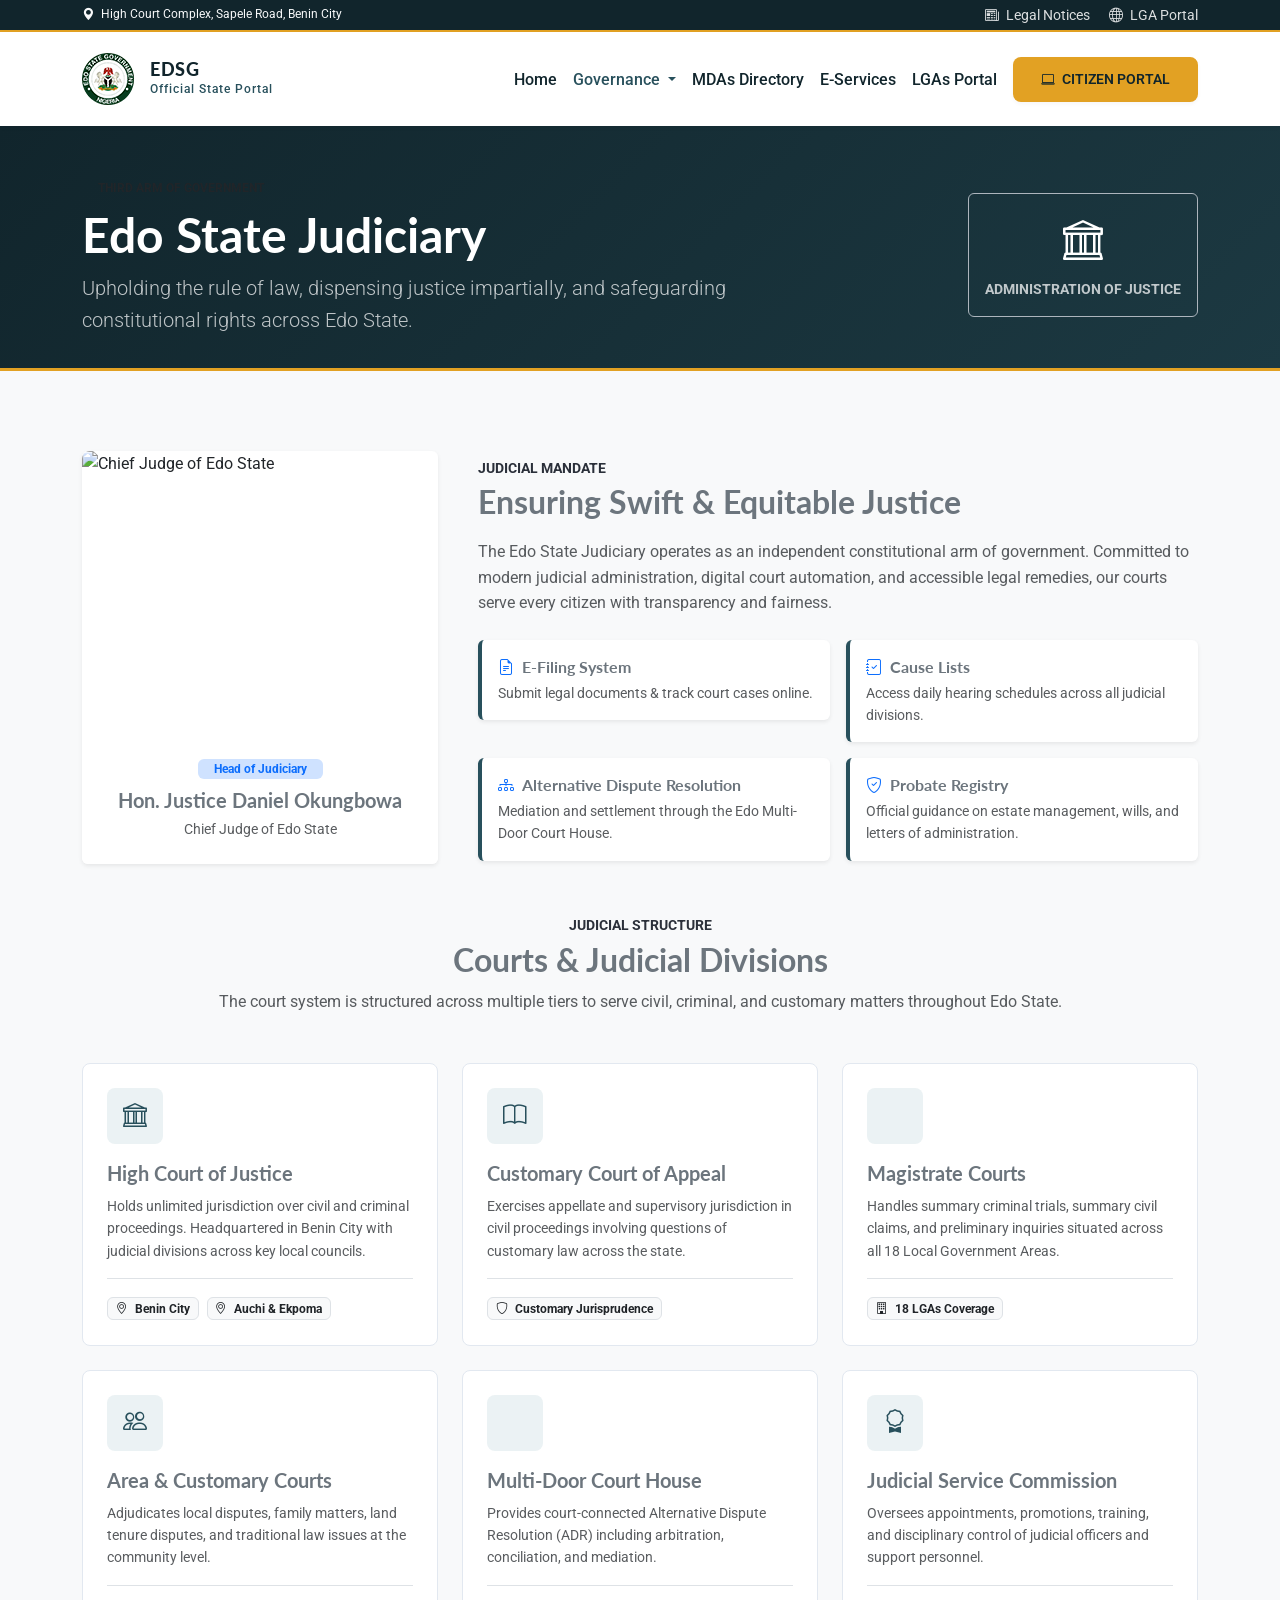
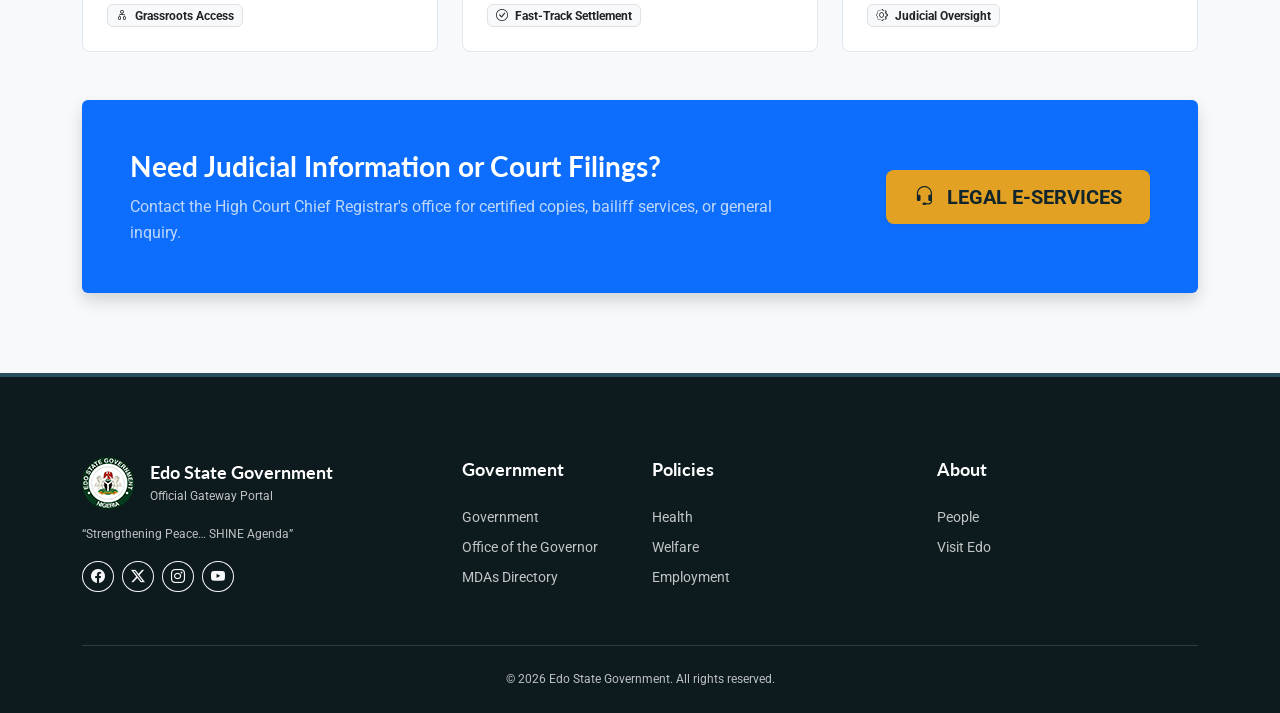
==== goverance/judiciary.html @ 2f70edcc "Add files via upload" ====
<!DOCTYPE html>
<html lang="en">
<head>
  <meta charset="UTF-8">
  <meta name="viewport" content="width=device-width, initial-scale=1.0">
  <title>The Judiciary | Edo State Government</title>
  
  <!-- Bootstrap 5 CSS -->
  <link href="https://cdn.jsdelivr.net/npm/bootstrap@5.3.2/dist/css/bootstrap.min.css" rel="stylesheet">
  <!-- Bootstrap Icons -->
  <link href="https://cdn.jsdelivr.net/npm/bootstrap-icons@1.11.3/font/bootstrap-icons.min.css" rel="stylesheet">
  
  <!-- Custom Design System & Overrides -->
  <link rel="stylesheet" href="../assets/css/variables.css">
  <link rel="stylesheet" href="../assets/css/custom.css">

  <style>
    /* Judiciary Specific Component Styles */
    .hero-page-banner {
      background: linear-gradient(135deg, var(--color-secondary) 0%, var(--color-primary-dark) 100%);
      color: var(--color-text-light);
      padding: var(--space-6) 0 var(--space-5);
      border-bottom: 3px solid var(--color-accent);
    }

    .judiciary-card {
      border: 1px solid var(--color-border);
      border-radius: var(--radius-md);
      background-color: var(--color-surface);
      transition: all var(--transition-smooth);
      height: 100%;
    }

    .judiciary-card:hover {
      transform: translateY(-5px);
      box-shadow: var(--shadow-hover);
      border-color: var(--color-primary-light);
    }

    .court-icon-box {
      width: 56px;
      height: 56px;
      border-radius: var(--radius-md);
      background-color: var(--color-primary-subtle);
      color: var(--color-primary);
      display: flex;
      align-items: center;
      justify-content: center;
      font-size: 1.5rem;
    }

    .official-avatar {
      width: 100%;
      height: 280px;
      object-fit: cover;
      border-radius: var(--radius-md) var(--radius-md) 0 0;
    }

    .quick-link-card {
      border-left: 4px solid var(--color-primary);
      background-color: var(--color-surface);
      transition: all var(--transition-fast);
    }

    .quick-link-card:hover {
      border-left-color: var(--color-accent);
      background-color: var(--color-primary-subtle);
    }
  </style>
</head>
<body>

  <!-- Top Navigation Bar -->
  <div class="topbar py-1">
    <div class="container d-flex justify-content-between align-items-center">
      <small><i class="bi bi-geo-alt-fill me-1 text-accent"></i> High Court Complex, Sapele Road, Benin City</small>
      <div class="topbar-links">
        <a href="../pages/news.html" class="me-3"><i class="bi bi-newspaper me-1"></i> Legal Notices</a>
        <a href="../lgas.html"><i class="bi bi-globe me-1"></i> LGA Portal</a>
      </div>
    </div>
  </div>

  <!-- Primary Header & Navbar -->
  <nav class="navbar navbar-expand-lg navbar-custom sticky-top">
    <div class="container">
      <!-- Brand Crest & Title -->
      <a class="navbar-brand d-flex align-items-center" href="../index.html">
        <img src="../assets/images/brand/edo-coat-of-arms.png" alt="Edo State Crest" class="brand-crest me-3" onerror="this.src='https://placehold.co/52x52/28505C/FFFFFF?text=EDO'">
        <div>
          <div class="brand-text-title">EDSG</div>
          <div class="brand-text-subtitle">Official State Portal</div>
        </div>
      </a>

      <!-- Mobile Toggler -->
      <button class="navbar-toggler" type="button" data-bs-toggle="collapse" data-bs-target="#mainNav" aria-controls="mainNav" aria-expanded="false" aria-label="Toggle navigation">
        <span class="navbar-toggler-icon"></span>
      </button>

      <!-- Navigation Menu -->
      <div class="collapse navbar-collapse" id="mainNav">
        <ul class="navbar-nav ms-auto mb-2 mb-lg-0 align-items-lg-center">
        
          <!-- 1. Home -->
          <li class="nav-item">
            <a class="nav-link" href="../index.html">Home</a>
          </li>

          <!-- 2. Governance Dropdown -->
          <li class="nav-item dropdown">
            <a class="nav-link dropdown-toggle active" href="#" id="governanceDropdown" role="button" data-bs-toggle="dropdown" aria-expanded="false">
              Governance
            </a>
            <ul class="dropdown-menu shadow border-0" aria-labelledby="governanceDropdown">
              <li><a class="dropdown-item" href="executive-cabinet.html"><i class="bi bi-person-badge me-2 text-accent"></i> Executive Leadership</a></li>
              <li><a class="dropdown-item" href="legislature.html"><i class="bi bi-bank me-2 text-accent"></i> House of Assembly</a></li>
              <li><a class="dropdown-item active" href="judiciary.html"><i class="bi bi-shield-shaded me-2 text-accent"></i> Judiciary</a></li>
            </ul>
          </li>

          <!-- 3. MDAs Directory -->
          <li class="nav-item">
            <a class="nav-link" href="../mdas.html">MDAs Directory</a>
          </li>

          <!-- 4. E-Services -->
          <li class="nav-item">
            <a class="nav-link" href="../e-services.html">E-Services</a>
          </li>

          <!-- 5. LGAs Portal -->
          <li class="nav-item">
            <a class="nav-link" href="../lgas.html">LGAs Portal</a>
          </li>

          <!-- Citizen Portal CTA Button -->
          <li class="nav-item ms-lg-2">
            <a href="../e-services.html" class="btn btn-accent btn-sm text-uppercase fw-semibold"><i class="bi bi-laptop me-1"></i> Citizen Portal</a>
          </li>

        </ul>
      </div>
    </div>
  </nav>

  <!-- Hero Banner -->
  <header class="hero-page-banner">
    <div class="container">
      <div class="row align-items-center gy-3">
        <div class="col-lg-8">
          <span class="badge bg-accent text-dark mb-2 px-3 py-1 text-uppercase fw-bold">Third Arm of Government</span>
          <h1 class="text-white fw-bold display-5 mb-2">Edo State Judiciary</h1>
          <p class="text-light opacity-75 lead mb-0">
            Upholding the rule of law, dispensing justice impartially, and safeguarding constitutional rights across Edo State.
          </p>
        </div>
        <div class="col-lg-4 text-lg-end">
          <div class="d-inline-block text-center p-3 rounded bg-dark-card border border-dark-subtle text-white">
            <i class="bi bi-bank fs-1 text-accent d-block mb-1"></i>
            <div class="small text-uppercase fw-bold text-light opacity-75">Administration of Justice</div>
          </div>
        </div>
      </div>
    </div>
  </header>

  <!-- Main Content Area -->
  <main class="section-padding bg-alt-section">
    <div class="container">

      <!-- Chief Judge & Leadership Section -->
      <section class="mb-5">
        <div class="row align-items-center g-4">
          <div class="col-lg-4">
            <div class="card border-0 shadow-sm overflow-hidden">
              <img src="https://placehold.co/400x480/28505C/FFFFFF?text=Hon.+Chief+Judge" alt="Chief Judge of Edo State" class="official-avatar">
              <div class="card-body p-4 text-center bg-white">
                <span class="badge bg-primary-subtle text-primary mb-2 px-3 py-1 fw-bold">Head of Judiciary</span>
                <h3 class="h5 fw-bold text-secondary mb-1">Hon. Justice Daniel Okungbowa</h3>
                <p class="small text-muted mb-0">Chief Judge of Edo State</p>
              </div>
            </div>
          </div>
          
          <div class="col-lg-8">
            <div class="ps-lg-3">
              <span class="text-uppercase fw-bold text-accent tracking-wider small">Judicial Mandate</span>
              <h2 class="fw-bold text-secondary mb-3">Ensuring Swift & Equitable Justice</h2>
              <p class="text-muted leading-relaxed mb-4">
                The Edo State Judiciary operates as an independent constitutional arm of government. Committed to modern judicial administration, digital court automation, and accessible legal remedies, our courts serve every citizen with transparency and fairness.
              </p>

              <!-- Quick Links / Key Pillars -->
              <div class="row g-3">
                <div class="col-sm-6">
                  <div class="p-3 shadow-sm rounded quick-link-card">
                    <h4 class="h6 fw-bold text-secondary mb-1"><i class="bi bi-file-earmark-text me-2 text-primary"></i>E-Filing System</h4>
                    <p class="small text-muted mb-0">Submit legal documents & track court cases online.</p>
                  </div>
                </div>
                <div class="col-sm-6">
                  <div class="p-3 shadow-sm rounded quick-link-card">
                    <h4 class="h6 fw-bold text-secondary mb-1"><i class="bi bi-journal-check me-2 text-primary"></i>Cause Lists</h4>
                    <p class="small text-muted mb-0">Access daily hearing schedules across all judicial divisions.</p>
                  </div>
                </div>
                <div class="col-sm-6">
                  <div class="p-3 shadow-sm rounded quick-link-card">
                    <h4 class="h6 fw-bold text-secondary mb-1"><i class="bi bi-diagram-3 me-2 text-primary"></i>Alternative Dispute Resolution</h4>
                    <p class="small text-muted mb-0">Mediation and settlement through the Edo Multi-Door Court House.</p>
                  </div>
                </div>
                <div class="col-sm-6">
                  <div class="p-3 shadow-sm rounded quick-link-card">
                    <h4 class="h6 fw-bold text-secondary mb-1"><i class="bi bi-shield-check me-2 text-primary"></i>Probate Registry</h4>
                    <p class="small text-muted mb-0">Official guidance on estate management, wills, and letters of administration.</p>
                  </div>
                </div>
              </div>

            </div>
          </div>
        </div>
      </section>

      <!-- Court Divisions & Organs -->
      <section class="mt-5">
        <div class="text-center max-w-3xl mx-auto mb-5">
          <span class="text-uppercase fw-bold text-accent tracking-wider small">Judicial Structure</span>
          <h2 class="fw-bold text-secondary">Courts & Judicial Divisions</h2>
          <p class="text-muted">The court system is structured across multiple tiers to serve civil, criminal, and customary matters throughout Edo State.</p>
        </div>

        <div class="row g-4">
          <!-- High Court -->
          <div class="col-md-6 col-lg-4">
            <div class="judiciary-card p-4 d-flex flex-column">
              <div class="court-icon-box mb-3">
                <i class="bi bi-bank"></i>
              </div>
              <h3 class="h5 fw-bold text-secondary">High Court of Justice</h3>
              <p class="small text-muted flex-grow-1">
                Holds unlimited jurisdiction over civil and criminal proceedings. Headquartered in Benin City with judicial divisions across key local councils.
              </p>
              <div class="pt-3 border-top mt-auto">
                <span class="badge bg-light text-dark border me-1"><i class="bi bi-geo-alt me-1"></i> Benin City</span>
                <span class="badge bg-light text-dark border"><i class="bi bi-geo-alt me-1"></i> Auchi & Ekpoma</span>
              </div>
            </div>
          </div>

          <!-- Customary Court of Appeal -->
          <div class="col-md-6 col-lg-4">
            <div class="judiciary-card p-4 d-flex flex-column">
              <div class="court-icon-box mb-3">
                <i class="bi bi-book"></i>
              </div>
              <h3 class="h5 fw-bold text-secondary">Customary Court of Appeal</h3>
              <p class="small text-muted flex-grow-1">
                Exercises appellate and supervisory jurisdiction in civil proceedings involving questions of customary law across the state.
              </p>
              <div class="pt-3 border-top mt-auto">
                <span class="badge bg-light text-dark border"><i class="bi bi-shield me-1"></i> Customary Jurisprudence</span>
              </div>
            </div>
          </div>

          <!-- Magistrate Courts -->
          <div class="col-md-6 col-lg-4">
            <div class="judiciary-card p-4 d-flex flex-column">
              <div class="court-icon-box mb-3">
                <i class="bi bi-balance"></i>
              </div>
              <h3 class="h5 fw-bold text-secondary">Magistrate Courts</h3>
              <p class="small text-muted flex-grow-1">
                Handles summary criminal trials, summary civil claims, and preliminary inquiries situated across all 18 Local Government Areas.
              </p>
              <div class="pt-3 border-top mt-auto">
                <span class="badge bg-light text-dark border"><i class="bi bi-building me-1"></i> 18 LGAs Coverage</span>
              </div>
            </div>
          </div>

          <!-- Customary Courts -->
          <div class="col-md-6 col-lg-4">
            <div class="judiciary-card p-4 d-flex flex-column">
              <div class="court-icon-box mb-3">
                <i class="bi bi-people"></i>
              </div>
              <h3 class="h5 fw-bold text-secondary">Area & Customary Courts</h3>
              <p class="small text-muted flex-grow-1">
                Adjudicates local disputes, family matters, land tenure disputes, and traditional law issues at the community level.
              </p>
              <div class="pt-3 border-top mt-auto">
                <span class="badge bg-light text-dark border"><i class="bi bi-diagram-2 me-1"></i> Grassroots Access</span>
              </div>
            </div>
          </div>

          <!-- Edo Multi-Door Court House -->
          <div class="col-md-6 col-lg-4">
            <div class="judiciary-card p-4 d-flex flex-column">
              <div class="court-icon-box mb-3">
                <i class="bi bi-handshake"></i>
              </div>
              <h3 class="h5 fw-bold text-secondary">Multi-Door Court House</h3>
              <p class="small text-muted flex-grow-1">
                Provides court-connected Alternative Dispute Resolution (ADR) including arbitration, conciliation, and mediation.
              </p>
              <div class="pt-3 border-top mt-auto">
                <span class="badge bg-light text-dark border"><i class="bi bi-check-circle me-1"></i> Fast-Track Settlement</span>
              </div>
            </div>
          </div>

          <!-- Judicial Service Commission -->
          <div class="col-md-6 col-lg-4">
            <div class="judiciary-card p-4 d-flex flex-column">
              <div class="court-icon-box mb-3">
                <i class="bi bi-award"></i>
              </div>
              <h3 class="h5 fw-bold text-secondary">Judicial Service Commission</h3>
              <p class="small text-muted flex-grow-1">
                Oversees appointments, promotions, training, and disciplinary control of judicial officers and support personnel.
              </p>
              <div class="pt-3 border-top mt-auto">
                <span class="badge bg-light text-dark border"><i class="bi bi-gear me-1"></i> Judicial Oversight</span>
              </div>
            </div>
          </div>

        </div>
      </section>

      <!-- Legal Help & Registry Contact -->
      <section class="mt-5">
        <div class="card bg-primary text-white border-0 shadow rounded-lg p-4 p-md-5">
          <div class="row align-items-center g-4">
            <div class="col-lg-8">
              <h3 class="fw-bold mb-2 text-white">Need Judicial Information or Court Filings?</h3>
              <p class="text-light opacity-75 mb-0">
                Contact the High Court Chief Registrar's office for certified copies, bailiff services, or general inquiry.
              </p>
            </div>
            <div class="col-lg-4 text-lg-end">
              <a href="../e-services.html" class="btn btn-accent btn-lg fw-bold text-uppercase">
                <i class="bi bi-headset me-2"></i> Legal E-Services
              </a>
            </div>
          </div>
        </div>
      </section>

    </div>
  </main>

  <!-- Footer Section -->
  <footer class="site-footer">
    <div class="container">
      <div class="row g-4">
        <!-- Column 1: Logo & Motto -->
        <div class="col-lg-4 col-md-6">
          <div class="d-flex align-items-center mb-3">
            <img src="../assets/images/brand/edo-coat-of-arms.png" alt="Edo State Seal" class="brand-crest me-3" onerror="this.src='https://placehold.co/52x52/28505C/FFFFFF?text=EDO'">
            <div>
              <h5 class="mb-0 text-white fw-bold">Edo State Government</h5>
              <small class="text-accent">Official Gateway Portal</small>
            </div>
          </div>
          <p class="text-light opacity-75 small mb-3">
            “Strengthening Peace… SHINE Agenda”
          </p>
          <div class="social-links d-flex gap-2">
            <a href="#" class="btn btn-sm btn-outline-light rounded-circle"><i class="bi bi-facebook"></i></a>
            <a href="#" class="btn btn-sm btn-outline-light rounded-circle"><i class="bi bi-twitter-x"></i></a>
            <a href="#" class="btn btn-sm btn-outline-light rounded-circle"><i class="bi bi-instagram"></i></a>
            <a href="#" class="btn btn-sm btn-outline-light rounded-circle"><i class="bi bi-youtube"></i></a>
          </div>
        </div>

        <!-- Column 2: Government -->
        <div class="col-lg-2 col-md-6">
          <h5 class="text-white">Government</h5>
          <ul class="footer-links">
            <li><a href="../index.html">Government</a></li>
            <li><a href="executive-cabinet.html">Office of the Governor</a></li>
            <li><a href="../mdas.html">MDAs Directory</a></li>
          </ul>
        </div>

        <!-- Column 3: Policies -->
        <div class="col-lg-3 col-md-6">
          <h5 class="text-white">Policies</h5>
          <ul class="footer-links">
            <li><a href="../e-services.html">Health</a></li>
            <li><a href="../e-services.html">Welfare</a></li>
            <li><a href="../e-services.html">Employment</a></li>
          </ul>
        </div>

        <!-- Column 4: About -->
        <div class="col-lg-3 col-md-6">
          <h5 class="text-white">About</h5>
          <ul class="footer-links">
            <li><a href="../lgas.html">People</a></li>
            <li><a href="../pages/visit-edo.html">Visit Edo</a></li>
          </ul>
        </div>
      </div>

      <!-- Copyright -->
      <div class="footer-bottom text-center">
        <p class="small mb-0 text-light opacity-75">
          &copy; 2026 Edo State Government. All rights reserved.
        </p>
      </div>
    </div>
  </footer>

  <!-- Bootstrap 5 JS Bundle -->
  <script src="https://cdn.jsdelivr.net/npm/bootstrap@5.3.2/dist/js/bootstrap.bundle.min.js"></script>
</body>
</html>
---- assets/css/variables.css ----
/* ==========================================================================
   EDO STATE GOVERNMENT PORTAL - DESIGN SYSTEM & VARIABLES
   Font Families: Lato (Headings), Roboto (Body)
   Primary Color: #28505C (Slate Teal)
   ========================================================================== */

/* Google Fonts Import */
@import url('https://fonts.googleapis.com/css2?family=Lato:wght@700;900&family=Roboto:wght@400;500;700&display=swap');

:root {
  /* ------------------------------------------------------------------------
     1. TYPOGRAPHY SYSTEM
     ------------------------------------------------------------------------ */
  --font-heading: 'Lato', system-ui, -apple-system, BlinkMacSystemFont, "Segoe UI", Roboto, sans-serif;
  --font-body: 'Roboto', system-ui, -apple-system, BlinkMacSystemFont, "Segoe UI", sans-serif;

  /* Font Weights */
  --fw-regular: 400;
  --fw-medium: 500;
  --fw-bold: 700;
  --fw-black: 900;

  /* Font Size Scale (rem-based) */
  --fs-xs: 0.75rem;     /* 12px */
  --fs-sm: 0.875rem;    /* 14px */
  --fs-base: 1rem;      /* 16px Base */
  --fs-md: 1.125rem;    /* 18px */
  --fs-lg: 1.25rem;     /* 20px */
  --fs-xl: 1.75rem;     /* 28px */
  --fs-xxl: 2.25rem;    /* 36px */
  --fs-hero: 3.25rem;   /* 52px Hero Headlines */

  /* Line Heights */
  --lh-tight: 1.2;
  --lh-snug: 1.35;
  --lh-normal: 1.6;

  /* ------------------------------------------------------------------------
     2. COLOR PALETTE
     ------------------------------------------------------------------------ */
  /* Brand Core Colors */
  --color-primary: #28505C;         /* Primary Slate Teal */
  --color-primary-dark: #1C3942;    /* Dark Teal (Hover/Active) */
  --color-primary-light: #3A6D7C;   /* Light Slate Variant */
  --color-primary-subtle: #EBF2F4;  /* Very Light Background Tint */

  --color-secondary: #11252C;       /* Deep Neutral / Header Dark */
  
  --color-accent: #E2A123;          /* Warm Amber Gold (High Contrast) */
  --color-accent-hover: #C78B1A;    /* Darker Gold Hover */
  --color-accent-light: #F9F871;    /* Pale Yellow Highlight */

  /* Neutral Backgrounds & Surface Colors */
  --color-bg-main: #FFFFFF;
  --color-bg-alt: #F8F9FA;          /* Section Alternate Background */
  --color-bg-dark: #0D1A1E;         /* Footer & Dark Sections */
  --color-surface: #FFFFFF;

  /* Text & Border Colors */
  --color-text-main: #2B303A;
  --color-text-muted: #6C757D;
  --color-text-light: #F8F9FA;
  --color-border: #E2E8F0;
  --color-border-dark: #2A3E45;

  /* ------------------------------------------------------------------------
     3. SPACING SYSTEM (rem-based 8px grid)
     ------------------------------------------------------------------------ */
  --space-1: 0.25rem;   /* 4px */
  --space-2: 0.5rem;    /* 8px */
  --space-3: 1rem;      /* 16px */
  --space-4: 1.5rem;    /* 24px */
  --space-5: 2rem;      /* 32px */
  --space-6: 3rem;      /* 48px */
  --space-7: 5rem;      /* 80px Section Padding */

  /* ------------------------------------------------------------------------
     4. COMPONENT SHADOWS & BORDER RADIUS
     ------------------------------------------------------------------------ */
  --radius-sm: 4px;
  --radius-md: 8px;
  --radius-lg: 16px;
  --radius-pill: 50px;

  --shadow-sm: 0 2px 4px rgba(17, 37, 44, 0.04);
  --shadow-md: 0 4px 12px rgba(17, 37, 44, 0.08);
  --shadow-lg: 0 12px 32px rgba(17, 37, 44, 0.12);
  --shadow-hover: 0 16px 40px rgba(40, 80, 92, 0.18);

  /* Transitions */
  --transition-fast: 0.15s ease;
  --transition-normal: 0.25s ease;
  --transition-smooth: 0.4s cubic-bezier(0.16, 1, 0.3, 1);
}
---- assets/css/custom.css ----
/* ==========================================================================
   EDO STATE GOVERNMENT PORTAL - CUSTOM STYLES & OVERRIDES
   Integrates Bootstrap 5 with variables.css
   ========================================================================== */

/* --------------------------------------------------------------------------
   1. GLOBAL & TYPOGRAPHY RESET
   -------------------------------------------------------------------------- */
body {
  font-family: var(--font-body);
  font-size: var(--fs-base);
  font-weight: var(--fw-regular);
  color: var(--color-text-main);
  background-color: var(--color-bg-main);
  line-height: var(--lh-normal);
  -webkit-font-smoothing: antialiased;
}

h1, h2, h3, h4, h5, h6,
.h1, .h2, .h3, .h4, .h5, .h6 {
  font-family: var(--font-heading);
  font-weight: var(--fw-bold);
  color: var(--color-secondary);
  line-height: var(--lh-snug);
}

a {
  color: var(--color-primary);
  text-decoration: none;
  transition: color var(--transition-fast);
}

a:hover {
  color: var(--color-primary-dark);
}

/* --------------------------------------------------------------------------
   2. TOPBAR & NAVIGATION
   -------------------------------------------------------------------------- */
.topbar {
  background-color: var(--color-secondary);
  color: var(--color-text-light);
  font-size: var(--fs-sm);
  border-bottom: 2px solid var(--color-accent);
}

.topbar a {
  color: rgba(255, 255, 255, 0.85);
}

.topbar a:hover {
  color: var(--color-accent);
}

.navbar-custom {
  background-color: var(--color-surface);
  box-shadow: var(--shadow-sm);
  padding-top: var(--space-3);
  padding-bottom: var(--space-3);
  transition: all var(--transition-normal);
}

.brand-crest {
  height: 52px;
  width: auto;
}

.brand-text-title {
  font-family: var(--font-heading);
  font-size: var(--fs-md);
  font-weight: var(--fw-black);
  color: var(--color-secondary);
  line-height: 1.1;
  text-transform: uppercase;
  letter-spacing: 0.5px;
}

.brand-text-subtitle {
  font-size: var(--fs-xs);
  color: var(--color-primary);
  font-weight: var(--fw-medium);
  letter-spacing: 1px;
}

.navbar-custom .nav-link {
  font-family: var(--font-body);
  font-weight: var(--fw-medium);
  font-size: var(--fs-base);
  color: var(--color-secondary);
  /* padding: 0.5rem 1rem !important;  */
  border-radius: var(--radius-sm);
  transition: all var(--transition-fast);
}

.navbar-custom .nav-link:hover,
.navbar-custom .nav-link.active {
  color: var(--color-primary);
  /* background-color: var(--color-primary-subtle); */
}

/* --------------------------------------------------------------------------
   3. HERO SECTION
   -------------------------------------------------------------------------- */
.hero-section {
  position: relative;
  background: linear-gradient(135deg, var(--color-secondary) 0%, var(--color-primary-dark) 100%);
  color: var(--color-text-light);
  padding: var(--space-7) 0;
  overflow: hidden;
}

.hero-section::before {
  content: '';
  position: absolute;
  top: 0;
  right: 0;
  bottom: 0;
  left: 0;
  background: radial-gradient(circle at 80% 20%, rgba(226, 161, 35, 0.15) 0%, transparent 50%);
  pointer-events: none;
}

.hero-title {
  font-size: clamp(2.25rem, 4vw, var(--fs-hero));
  font-weight: var(--fw-black);
  color: #FFFFFF;
  line-height: var(--lh-tight);
  margin-bottom: var(--space-3);
}

.hero-lead {
  font-size: var(--fs-md);
  color: rgba(255, 255, 255, 0.9);
  max-width: 640px;
  margin-bottom: var(--space-5);
}

/* --------------------------------------------------------------------------
   4. BUTTONS & UI COMPONENTS
   -------------------------------------------------------------------------- */
.btn-accent {
  background-color: var(--color-accent);
  color: var(--color-secondary);
  font-weight: var(--fw-bold);
  padding: 0.75rem 1.75rem;
  border-radius: var(--radius-md);
  border: none;
  box-shadow: var(--shadow-sm);
  transition: all var(--transition-fast);
}

.btn-accent:hover {
  background-color: var(--color-accent-hover);
  color: var(--color-secondary);
  transform: translateY(-2px);
  box-shadow: var(--shadow-md);
}

.btn-outline-custom {
  background-color: transparent;
  color: #FFFFFF;
  border: 2px solid rgba(255, 255, 255, 0.4);
  font-weight: var(--fw-medium);
  padding: 0.75rem 1.75rem;
  border-radius: var(--radius-md);
  transition: all var(--transition-fast);
}

.btn-outline-custom:hover {
  background-color: #FFFFFF;
  color: var(--color-primary-dark);
  border-color: #FFFFFF;
}

/* --------------------------------------------------------------------------
   5. SERVICE CARDS & HOVER EFFECTS
   -------------------------------------------------------------------------- */
.section-padding {
  padding: var(--space-7) 0;
}

.bg-alt-section {
  background-color: var(--color-bg-alt);
}

.service-card {
  border: 1px solid var(--color-border);
  border-radius: var(--radius-md);
  background-color: var(--color-surface);
  transition: all var(--transition-smooth);
}

.service-card:hover {
  transform: translateY(-6px);
  box-shadow: var(--shadow-hover);
  border-color: var(--color-primary-light);
}

.service-icon-box {
  width: 56px;
  height: 56px;
  border-radius: var(--radius-md);
  background-color: var(--color-primary-subtle);
  color: var(--color-primary);
  display: inline-flex;
  align-items: center;
  justify-content: center;
  font-size: 1.6rem;
  margin-bottom: var(--space-3);
  transition: all var(--transition-fast);
}

.service-card:hover .service-icon-box {
  background-color: var(--color-primary);
  color: var(--color-accent);
}

/* --------------------------------------------------------------------------
   6. FOOTER STYLING
   -------------------------------------------------------------------------- */
.site-footer {
  background-color: var(--color-bg-dark);
  color: rgba(255, 255, 255, 0.75);
  font-size: var(--fs-sm);
  padding-top: var(--space-7);
  padding-bottom: var(--space-4);
  border-top: 4px solid var(--color-primary);
}

.site-footer h5 {
  color: #FFFFFF;
  font-size: var(--fs-md);
  margin-bottom: var(--space-4);
}

.footer-links {
  list-style: none;
  padding: 0;
  margin: 0;
}

.footer-links li {
  margin-bottom: var(--space-2);
}

.footer-links a {
  color: rgba(255, 255, 255, 0.75);
  transition: color var(--transition-fast);
}

.footer-links a:hover {
  color: var(--color-accent);
  padding-left: 4px;
}

.footer-bottom {
  border-top: 1px solid var(--color-border-dark);
  margin-top: var(--space-6);
  padding-top: var(--space-4);
}
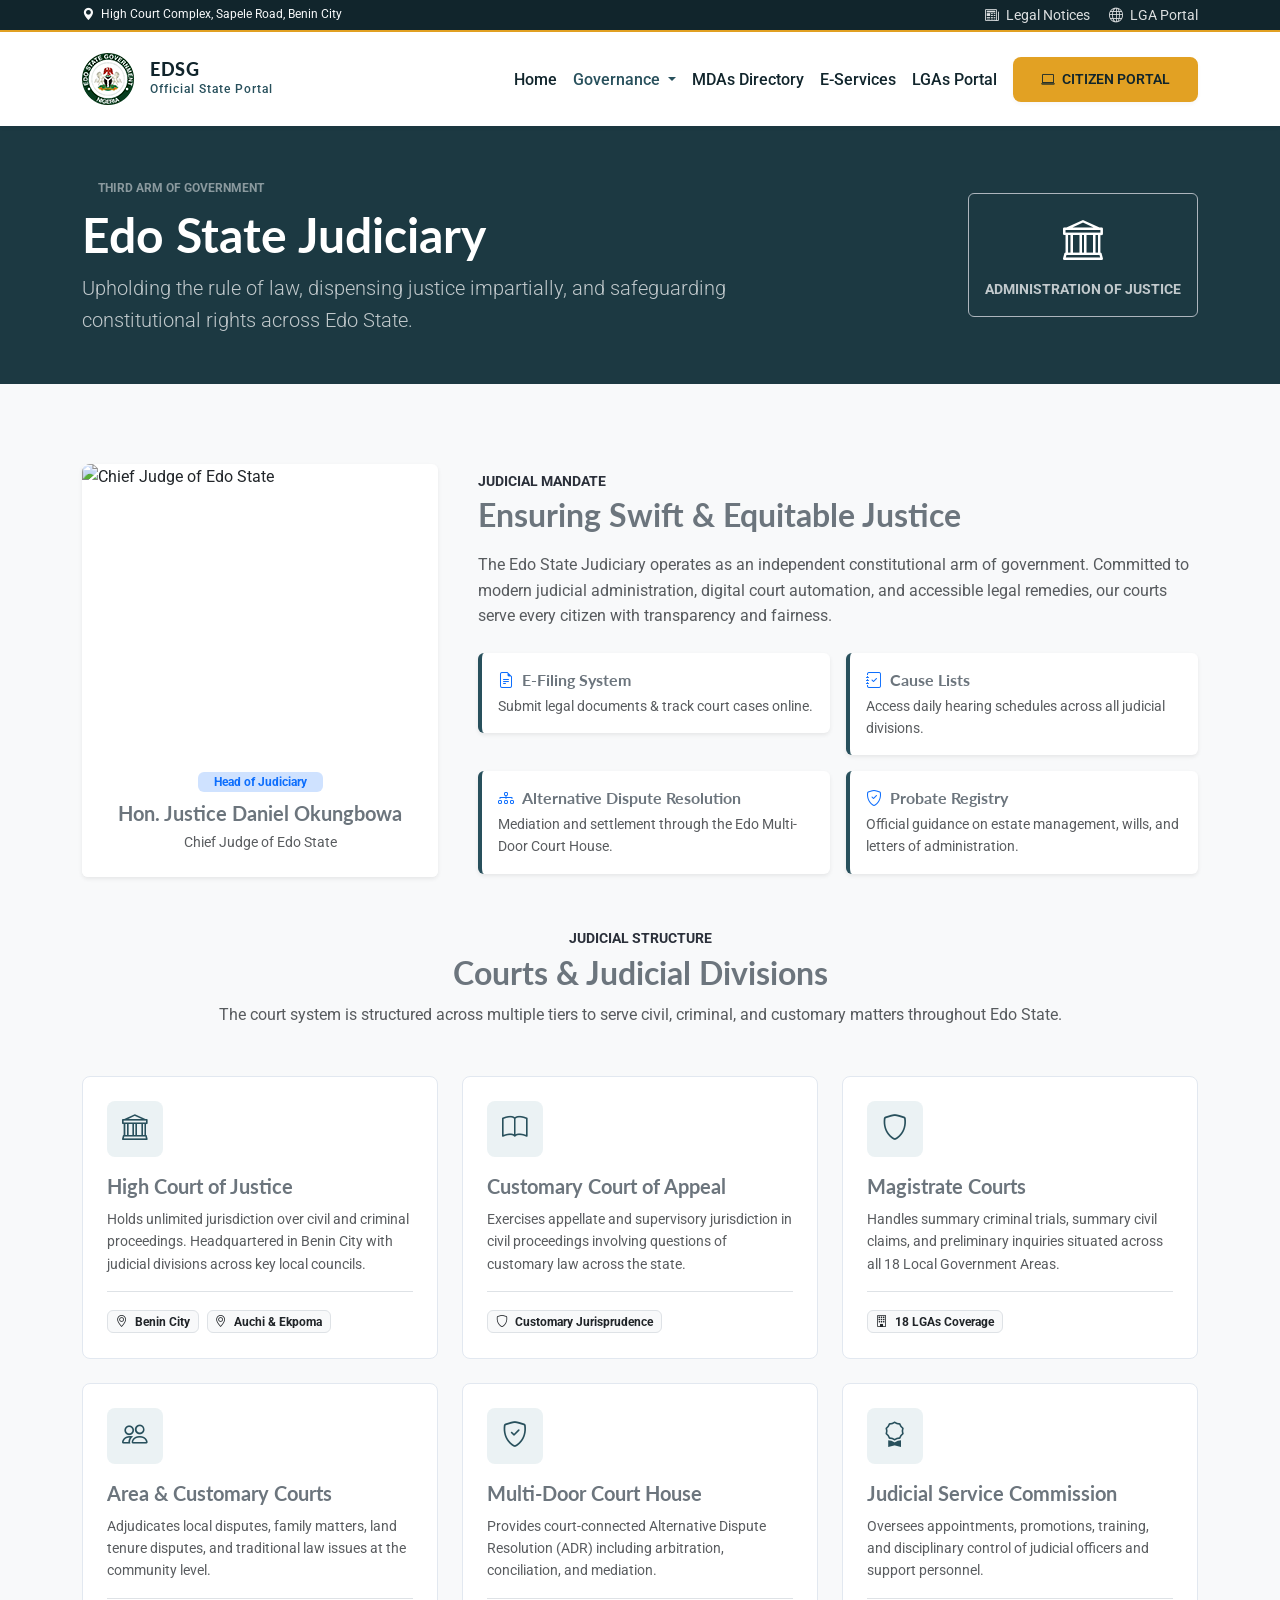
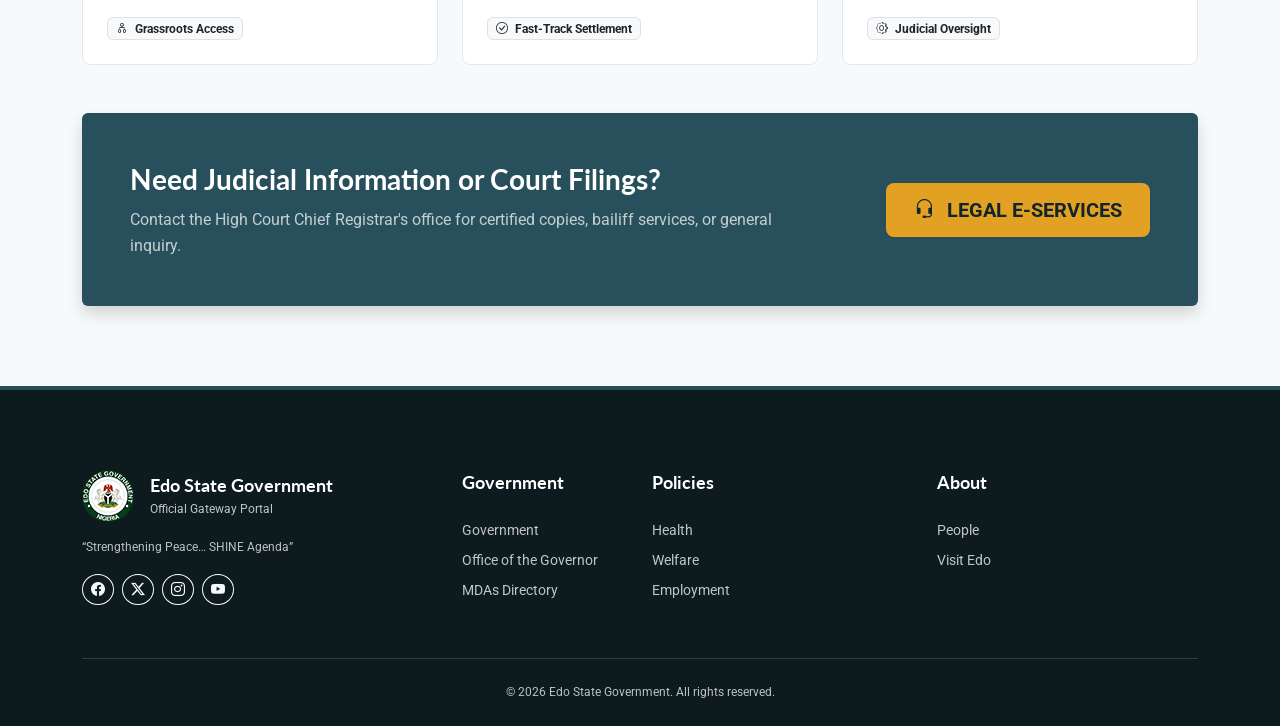
==== commit 849f271c: "Update judiciary.html" ====
--- a/goverance/judiciary.html
+++ b/goverance/judiciary.html
@@ -13,42 +13,9 @@
   <!-- Custom Design System & Overrides -->
   <link rel="stylesheet" href="../assets/css/variables.css">
   <link rel="stylesheet" href="../assets/css/custom.css">
-
-  <style>
-    /* Judiciary Specific Component Styles */
-    .hero-page-banner {
-      background: linear-gradient(135deg, var(--color-secondary) 0%, var(--color-primary-dark) 100%);
-      color: var(--color-text-light);
-      padding: var(--space-6) 0 var(--space-5);
-      border-bottom: 3px solid var(--color-accent);
-    }
-
-    .judiciary-card {
-      border: 1px solid var(--color-border);
-      border-radius: var(--radius-md);
-      background-color: var(--color-surface);
-      transition: all var(--transition-smooth);
-      height: 100%;
-    }
-
-    .judiciary-card:hover {
-      transform: translateY(-5px);
-      box-shadow: var(--shadow-hover);
-      border-color: var(--color-primary-light);
-    }
-
-    .court-icon-box {
-      width: 56px;
-      height: 56px;
-      border-radius: var(--radius-md);
-      background-color: var(--color-primary-subtle);
-      color: var(--color-primary);
-      display: flex;
-      align-items: center;
-      justify-content: center;
-      font-size: 1.5rem;
-    }
-
+</head>
+
+<style>
     .official-avatar {
       width: 100%;
       height: 280px;
@@ -66,8 +33,7 @@
       border-left-color: var(--color-accent);
       background-color: var(--color-primary-subtle);
     }
-  </style>
-</head>
+</style>
 <body>
 
   <!-- Top Navigation Bar -->
@@ -145,11 +111,11 @@
   </nav>
 
   <!-- Hero Banner -->
-  <header class="hero-page-banner">
+  <section class="page-banner position-relative py-5 text-white overflow-hidden" style="background: var(--color-primary-dark);">
     <div class="container">
       <div class="row align-items-center gy-3">
         <div class="col-lg-8">
-          <span class="badge bg-accent text-dark mb-2 px-3 py-1 text-uppercase fw-bold">Third Arm of Government</span>
+          <span class="badge bg-accent text-light opacity-50 mb-2 px-3 py-1 text-uppercase fw-bold">Third Arm of Government</span>
           <h1 class="text-white fw-bold display-5 mb-2">Edo State Judiciary</h1>
           <p class="text-light opacity-75 lead mb-0">
             Upholding the rule of law, dispensing justice impartially, and safeguarding constitutional rights across Edo State.
@@ -163,7 +129,7 @@
         </div>
       </div>
     </div>
-  </header>
+  </section>
 
   <!-- Main Content Area -->
   <main class="section-padding bg-alt-section">
@@ -235,8 +201,8 @@
         <div class="row g-4">
           <!-- High Court -->
           <div class="col-md-6 col-lg-4">
-            <div class="judiciary-card p-4 d-flex flex-column">
-              <div class="court-icon-box mb-3">
+            <div class="service-card p-4 d-flex flex-column">
+              <div class="service-icon-box mb-3">
                 <i class="bi bi-bank"></i>
               </div>
               <h3 class="h5 fw-bold text-secondary">High Court of Justice</h3>
@@ -252,8 +218,8 @@
 
           <!-- Customary Court of Appeal -->
           <div class="col-md-6 col-lg-4">
-            <div class="judiciary-card p-4 d-flex flex-column">
-              <div class="court-icon-box mb-3">
+            <div class="service-card p-4 d-flex flex-column">
+              <div class="service-icon-box mb-3">
                 <i class="bi bi-book"></i>
               </div>
               <h3 class="h5 fw-bold text-secondary">Customary Court of Appeal</h3>
@@ -268,9 +234,9 @@
 
           <!-- Magistrate Courts -->
           <div class="col-md-6 col-lg-4">
-            <div class="judiciary-card p-4 d-flex flex-column">
-              <div class="court-icon-box mb-3">
-                <i class="bi bi-balance"></i>
+            <div class="service-card p-4 d-flex flex-column">
+              <div class="service-icon-box mb-3">
+                <i class="bi bi-shield"></i>
               </div>
               <h3 class="h5 fw-bold text-secondary">Magistrate Courts</h3>
               <p class="small text-muted flex-grow-1">
@@ -284,8 +250,8 @@
 
           <!-- Customary Courts -->
           <div class="col-md-6 col-lg-4">
-            <div class="judiciary-card p-4 d-flex flex-column">
-              <div class="court-icon-box mb-3">
+            <div class="service-card p-4 d-flex flex-column">
+              <div class="service-icon-box mb-3">
                 <i class="bi bi-people"></i>
               </div>
               <h3 class="h5 fw-bold text-secondary">Area & Customary Courts</h3>
@@ -300,9 +266,9 @@
 
           <!-- Edo Multi-Door Court House -->
           <div class="col-md-6 col-lg-4">
-            <div class="judiciary-card p-4 d-flex flex-column">
-              <div class="court-icon-box mb-3">
-                <i class="bi bi-handshake"></i>
+            <div class="service-card p-4 d-flex flex-column">
+              <div class="service-icon-box mb-3">
+                <i class="bi bi-shield-check"></i>
               </div>
               <h3 class="h5 fw-bold text-secondary">Multi-Door Court House</h3>
               <p class="small text-muted flex-grow-1">
@@ -316,8 +282,8 @@
 
           <!-- Judicial Service Commission -->
           <div class="col-md-6 col-lg-4">
-            <div class="judiciary-card p-4 d-flex flex-column">
-              <div class="court-icon-box mb-3">
+            <div class="service-card p-4 d-flex flex-column">
+              <div class="service-icon-box mb-3">
                 <i class="bi bi-award"></i>
               </div>
               <h3 class="h5 fw-bold text-secondary">Judicial Service Commission</h3>
@@ -335,7 +301,7 @@
 
       <!-- Legal Help & Registry Contact -->
       <section class="mt-5">
-        <div class="card bg-primary text-white border-0 shadow rounded-lg p-4 p-md-5">
+        <div class="card text-white border-0 shadow rounded-lg p-4 p-md-5" style="background: var(--color-primary)">
           <div class="row align-items-center g-4">
             <div class="col-lg-8">
               <h3 class="fw-bold mb-2 text-white">Need Judicial Information or Court Filings?</h3>
@@ -421,4 +387,4 @@
   <!-- Bootstrap 5 JS Bundle -->
   <script src="https://cdn.jsdelivr.net/npm/bootstrap@5.3.2/dist/js/bootstrap.bundle.min.js"></script>
 </body>
-</html>+</html>
